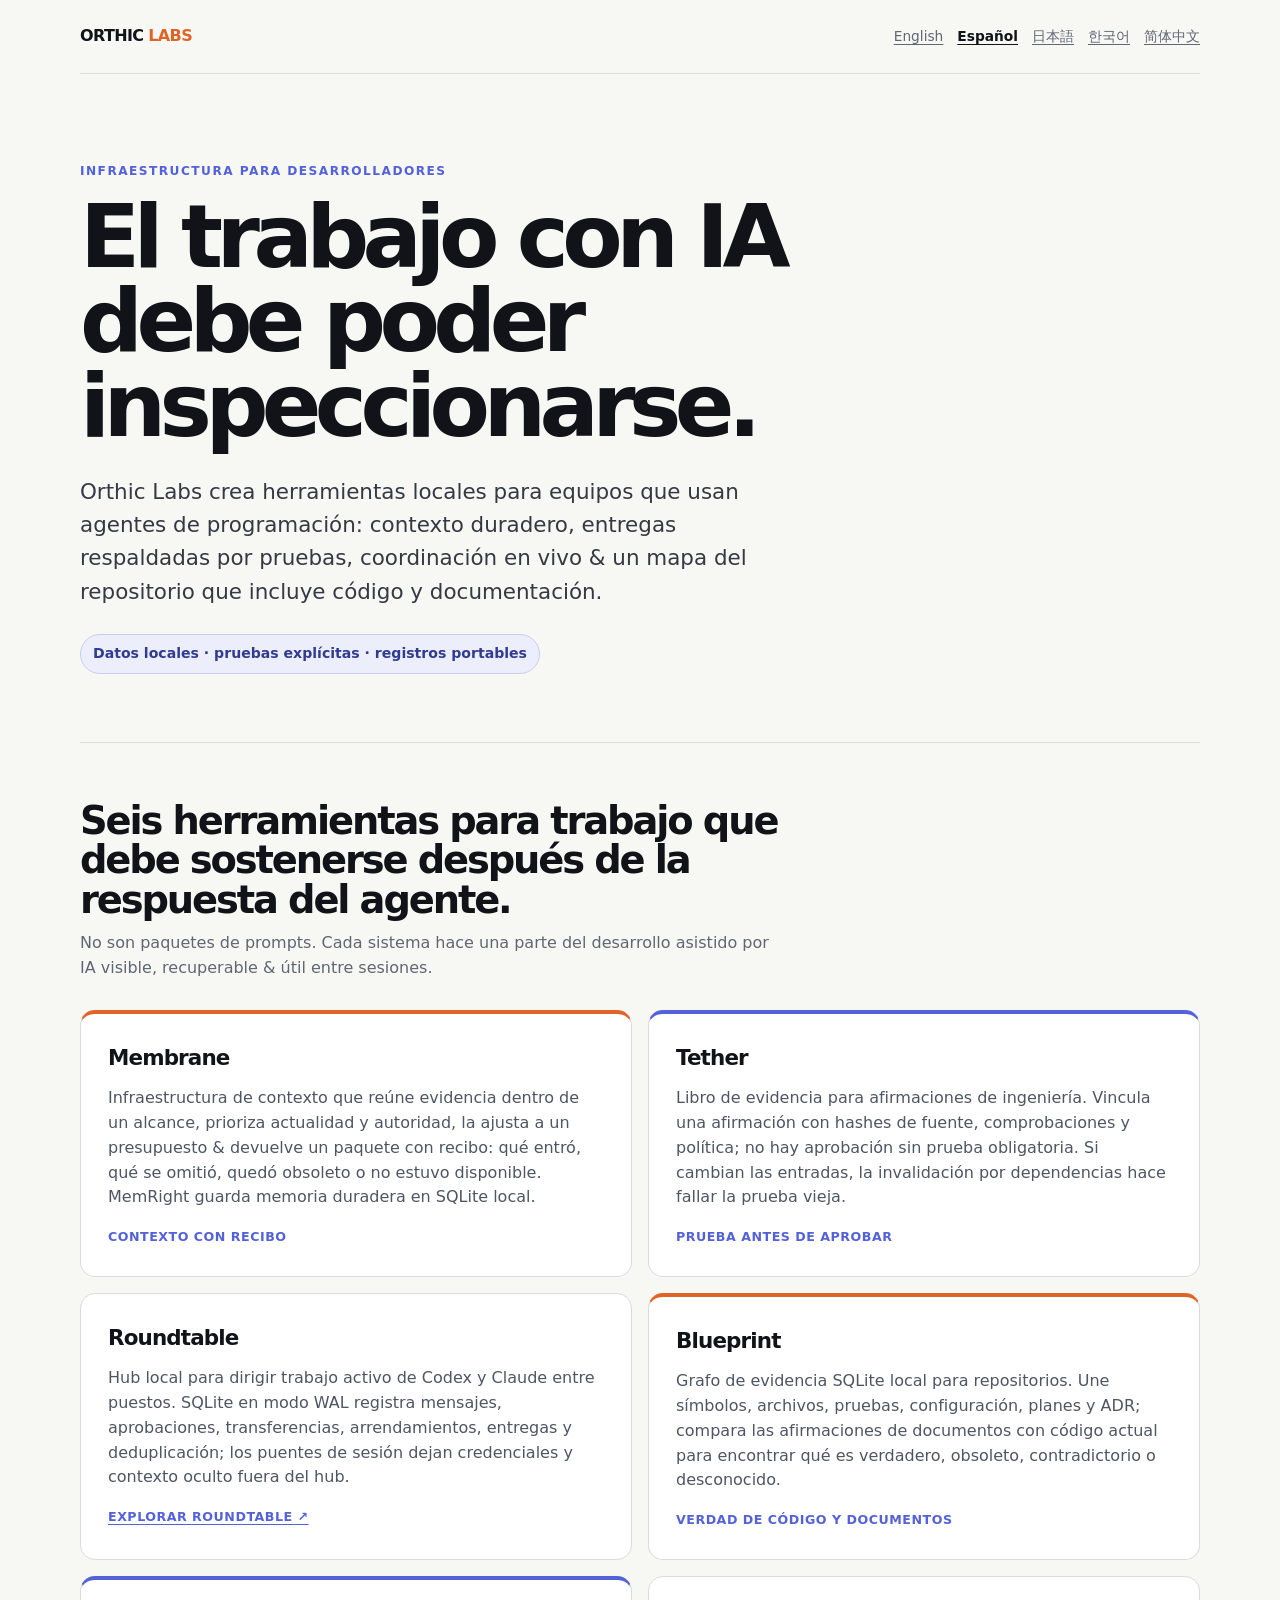
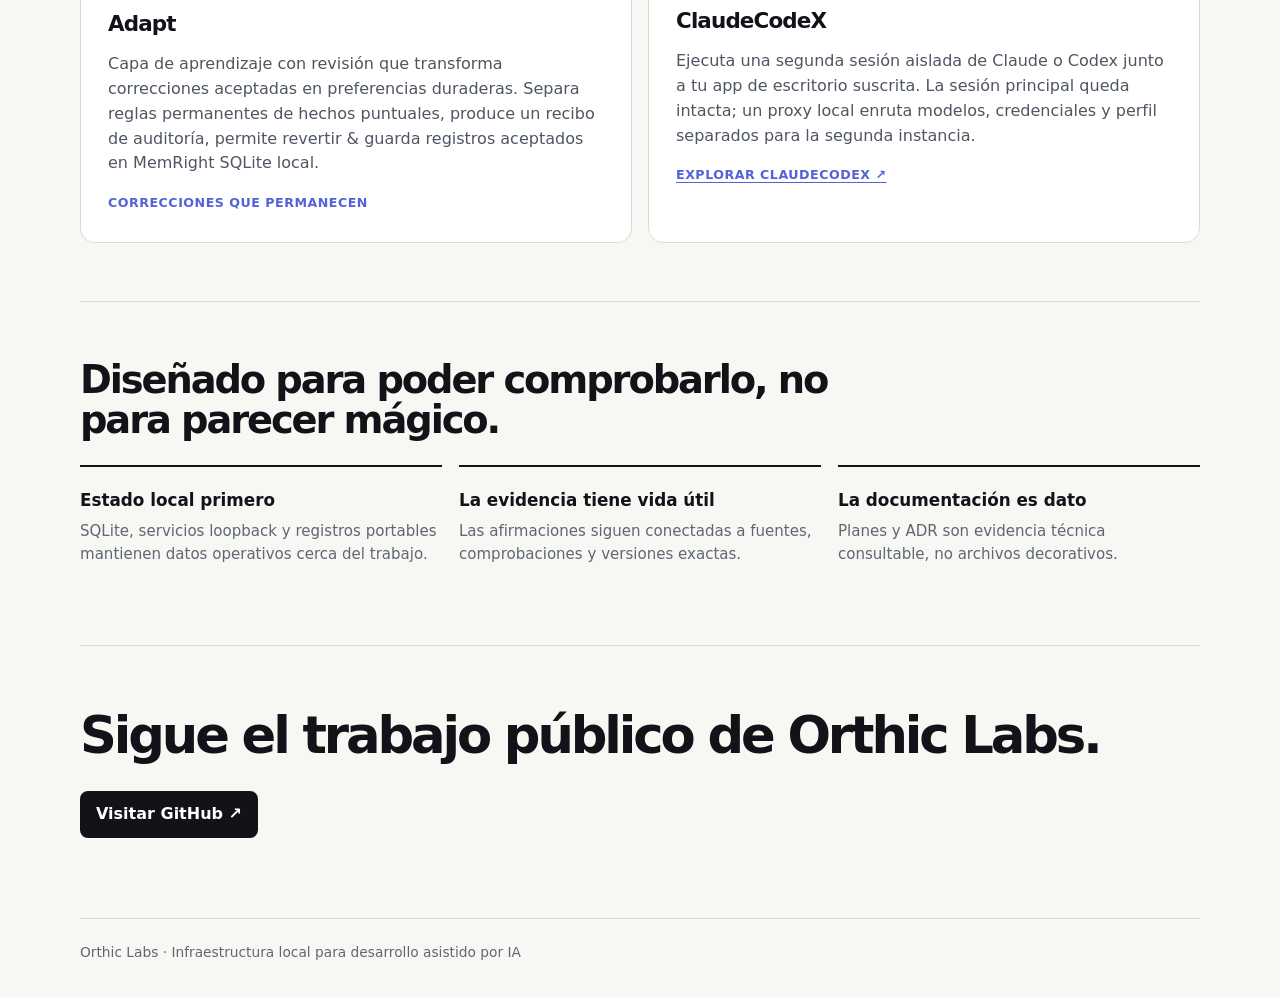
==== es/index.html @ ef8b1b25 "feat: launch multilingual Orthic Labs discovery site" ====
<!doctype html>
<html lang="es">
<head>
  <meta charset="utf-8"><meta name="viewport" content="width=device-width, initial-scale=1">
  <title>Orthic Labs — Infraestructura local para desarrollo asistido por IA</title>
  <meta name="description" content="Herramientas locales de Orthic Labs para contexto duradero, pruebas antes de aprobar, coordinación multiagente & verdad de código y documentación.">
  <meta name="robots" content="index,follow"><link rel="canonical" href="https://orthic-labs.github.io/es/">
  <link rel="alternate" hreflang="en" href="https://orthic-labs.github.io/"><link rel="alternate" hreflang="es" href="https://orthic-labs.github.io/es/"><link rel="alternate" hreflang="ja" href="https://orthic-labs.github.io/ja/"><link rel="alternate" hreflang="ko" href="https://orthic-labs.github.io/ko/"><link rel="alternate" hreflang="zh-Hans" href="https://orthic-labs.github.io/zh-hans/"><link rel="alternate" hreflang="x-default" href="https://orthic-labs.github.io/">
  <meta property="og:title" content="Orthic Labs — infraestructura local para desarrolladores con IA"><meta property="og:description" content="Contexto, evidencia, coordinación & verdad de repositorio."><meta property="og:type" content="website"><meta property="og:url" content="https://orthic-labs.github.io/es/"><link rel="stylesheet" href="/assets/site.css">
</head>
<body><main class="shell">
  <header class="top"><a class="brand" href="/es/">ORTHIC <i>LABS</i></a><nav class="locale" aria-label="Idioma"><a href="/">English</a><a aria-current="page" href="/es/">Español</a><a href="/ja/">日本語</a><a href="/ko/">한국어</a><a href="/zh-hans/">简体中文</a></nav></header>
  <section class="hero"><p class="eyebrow">Infraestructura para desarrolladores</p><h1>El trabajo con IA debe poder inspeccionarse.</h1><p class="lede">Orthic Labs crea herramientas locales para equipos que usan agentes de programación: contexto duradero, entregas respaldadas por pruebas, coordinación en vivo & un mapa del repositorio que incluye código y documentación.</p><span class="proof">Datos locales · pruebas explícitas · registros portables</span></section>
  <section class="section"><h2>Seis herramientas para trabajo que debe sostenerse después de la respuesta del agente.</h2><p>No son paquetes de prompts. Cada sistema hace una parte del desarrollo asistido por IA visible, recuperable & útil entre sesiones.</p><div class="grid">
    <article class="card"><h3>Membrane</h3><p>Infraestructura de contexto que reúne evidencia dentro de un alcance, prioriza actualidad y autoridad, la ajusta a un presupuesto & devuelve un paquete con recibo: qué entró, qué se omitió, quedó obsoleto o no estuvo disponible. MemRight guarda memoria duradera en SQLite local.</p><span class="tag">Contexto con recibo</span></article>
    <article class="card"><h3>Tether</h3><p>Libro de evidencia para afirmaciones de ingeniería. Vincula una afirmación con hashes de fuente, comprobaciones y política; no hay aprobación sin prueba obligatoria. Si cambian las entradas, la invalidación por dependencias hace fallar la prueba vieja.</p><span class="tag">Prueba antes de aprobar</span></article>
    <article class="card"><h3>Roundtable</h3><p>Hub local para dirigir trabajo activo de Codex y Claude entre puestos. SQLite en modo WAL registra mensajes, aprobaciones, transferencias, arrendamientos, entregas y deduplicación; los puentes de sesión dejan credenciales y contexto oculto fuera del hub.</p><a class="tag" href="https://github.com/Orthic-Labs/Roundtable">Explorar Roundtable ↗</a></article>
    <article class="card"><h3>Blueprint</h3><p>Grafo de evidencia SQLite local para repositorios. Une símbolos, archivos, pruebas, configuración, planes y ADR; compara las afirmaciones de documentos con código actual para encontrar qué es verdadero, obsoleto, contradictorio o desconocido.</p><span class="tag">Verdad de código y documentos</span></article>
    <article class="card"><h3>Adapt</h3><p>Capa de aprendizaje con revisión que transforma correcciones aceptadas en preferencias duraderas. Separa reglas permanentes de hechos puntuales, produce un recibo de auditoría, permite revertir & guarda registros aceptados en MemRight SQLite local.</p><span class="tag">Correcciones que permanecen</span></article>
    <article class="card"><h3>ClaudeCodeX</h3><p>Ejecuta una segunda sesión aislada de Claude o Codex junto a tu app de escritorio suscrita. La sesión principal queda intacta; un proxy local enruta modelos, credenciales y perfil separados para la segunda instancia.</p><a class="tag" href="https://github.com/Orthic-Labs/claudecodeX">Explorar ClaudeCodeX ↗</a></article>
  </div></section>
  <section class="section"><h2>Diseñado para poder comprobarlo, no para parecer mágico.</h2><div class="principles"><div class="principle"><strong>Estado local primero</strong><span>SQLite, servicios loopback y registros portables mantienen datos operativos cerca del trabajo.</span></div><div class="principle"><strong>La evidencia tiene vida útil</strong><span>Las afirmaciones siguen conectadas a fuentes, comprobaciones y versiones exactas.</span></div><div class="principle"><strong>La documentación es dato</strong><span>Planes y ADR son evidencia técnica consultable, no archivos decorativos.</span></div></div></section>
  <section class="cta"><h2>Sigue el trabajo público de Orthic Labs.</h2><a href="https://github.com/Orthic-Labs">Visitar GitHub ↗</a></section>
</main><footer class="shell">Orthic Labs · Infraestructura local para desarrollo asistido por IA</footer></body></html>
---- assets/site.css ----
:root {
  --ink: #111318;
  --muted: #5f6773;
  --paper: #f7f7f4;
  --line: #d9dcd8;
  --ember: #df6428;
  --violet: #5362d8;
  --wash: #eceefb;
}
* { box-sizing: border-box; }
html { scroll-behavior: smooth; }
body { margin: 0; color: var(--ink); background: var(--paper); font-family: Inter, ui-sans-serif, system-ui, -apple-system, BlinkMacSystemFont, "Segoe UI", sans-serif; line-height: 1.55; }
a { color: inherit; text-decoration-thickness: 1px; text-underline-offset: 3px; }
a:hover { color: var(--violet); }
.shell { width: min(1120px, calc(100% - 40px)); margin: 0 auto; }
.top { display: flex; align-items: center; justify-content: space-between; gap: 20px; padding: 24px 0; border-bottom: 1px solid var(--line); }
.brand { font-weight: 800; letter-spacing: -.04em; text-decoration: none; }
.brand i { color: var(--ember); font-style: normal; }
.locale { display: flex; flex-wrap: wrap; justify-content: flex-end; gap: 8px 14px; font-size: .86rem; color: var(--muted); }
.locale a[aria-current="page"] { color: var(--ink); font-weight: 700; }
.hero { padding: 88px 0 68px; max-width: 890px; }
.eyebrow { margin: 0 0 14px; color: var(--violet); font-size: .76rem; font-weight: 800; letter-spacing: .12em; text-transform: uppercase; }
h1 { max-width: 790px; margin: 0; font-size: clamp(2.75rem, 7vw, 5.5rem); line-height: .96; letter-spacing: -.075em; }
.lede { max-width: 700px; margin: 27px 0 0; color: #343943; font-size: clamp(1.08rem, 2vw, 1.34rem); }
.proof { display: inline-flex; margin-top: 26px; padding: 8px 12px; border: 1px solid #c8cdef; border-radius: 999px; background: var(--wash); color: #303b91; font-size: .88rem; font-weight: 700; }
.section { padding: 58px 0; border-top: 1px solid var(--line); }
.section h2 { max-width: 760px; margin: 0 0 12px; font-size: clamp(1.8rem, 3vw, 2.7rem); letter-spacing: -.055em; line-height: 1.03; }
.section > p { max-width: 700px; margin: 0; color: var(--muted); }
.grid { display: grid; grid-template-columns: repeat(2, minmax(0, 1fr)); gap: 16px; margin-top: 29px; }
.card { min-height: 245px; padding: 27px; border: 1px solid var(--line); border-radius: 15px; background: #fff; }
.card:nth-child(3n+1) { border-top: 4px solid var(--ember); }
.card:nth-child(3n+2) { border-top: 4px solid var(--violet); }
.card h3 { margin: 0; font-size: 1.34rem; letter-spacing: -.04em; }
.card p { margin: 12px 0 0; color: #4e5662; }
.tag { display: inline-block; margin-top: 17px; color: var(--violet); font-size: .79rem; font-weight: 800; letter-spacing: .04em; text-transform: uppercase; }
.principles { display: grid; grid-template-columns: repeat(3, 1fr); gap: 17px; margin-top: 26px; }
.principle { padding: 20px 0; border-top: 2px solid var(--ink); }
.principle strong { display: block; font-size: 1.05rem; }
.principle span { display: block; margin-top: 7px; color: var(--muted); font-size: .94rem; }
.cta { padding: 50px 0 80px; border-top: 1px solid var(--line); }
.cta h2 { margin: 0 0 16px; font-size: clamp(1.8rem, 4vw, 3.2rem); letter-spacing: -.06em; }
.cta a { display: inline-block; padding: 11px 16px; border-radius: 8px; background: var(--ink); color: white; font-weight: 700; text-decoration: none; }
.cta a:hover { background: var(--violet); color: white; }
footer { padding: 23px 0 34px; border-top: 1px solid var(--line); color: var(--muted); font-size: .86rem; }
@media (max-width: 700px) { .top { align-items: flex-start; flex-direction: column; } .locale { justify-content: flex-start; } .hero { padding: 58px 0 50px; } .grid, .principles { grid-template-columns: 1fr; } .card { min-height: 0; } }
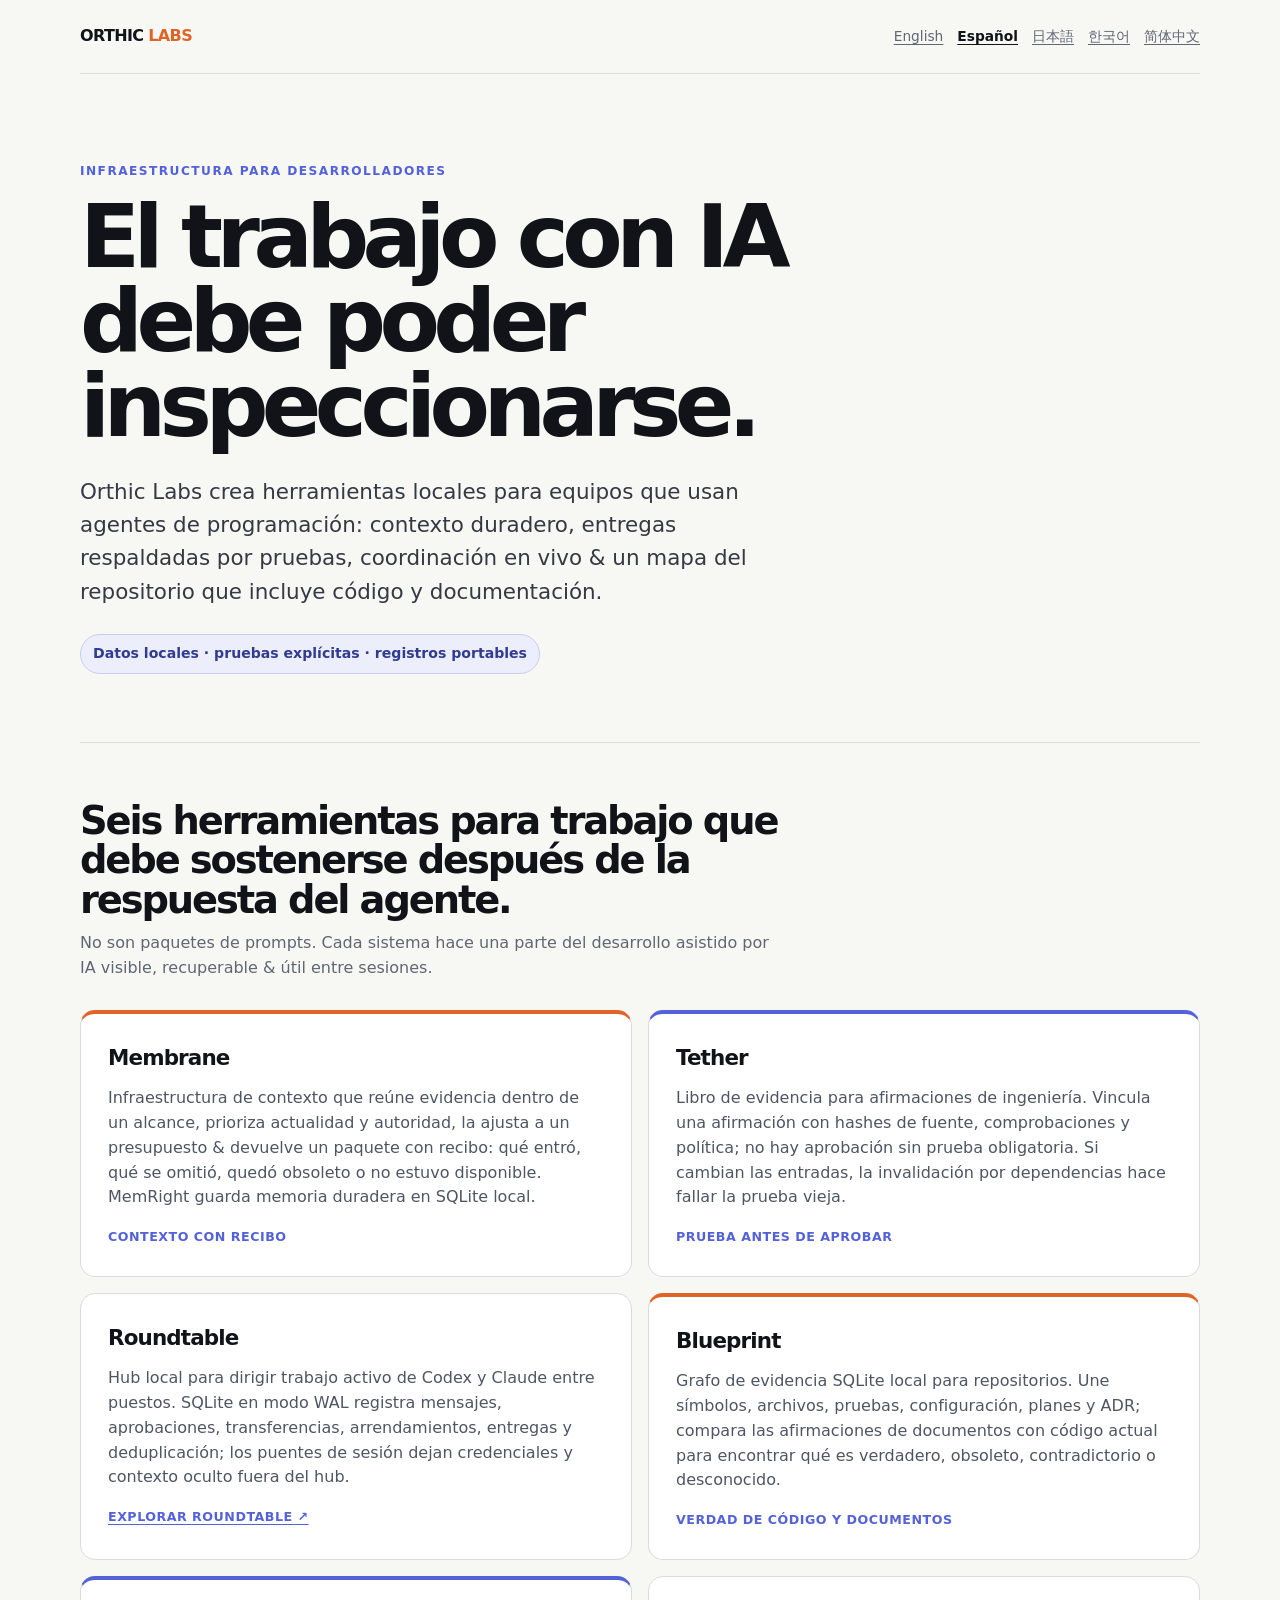
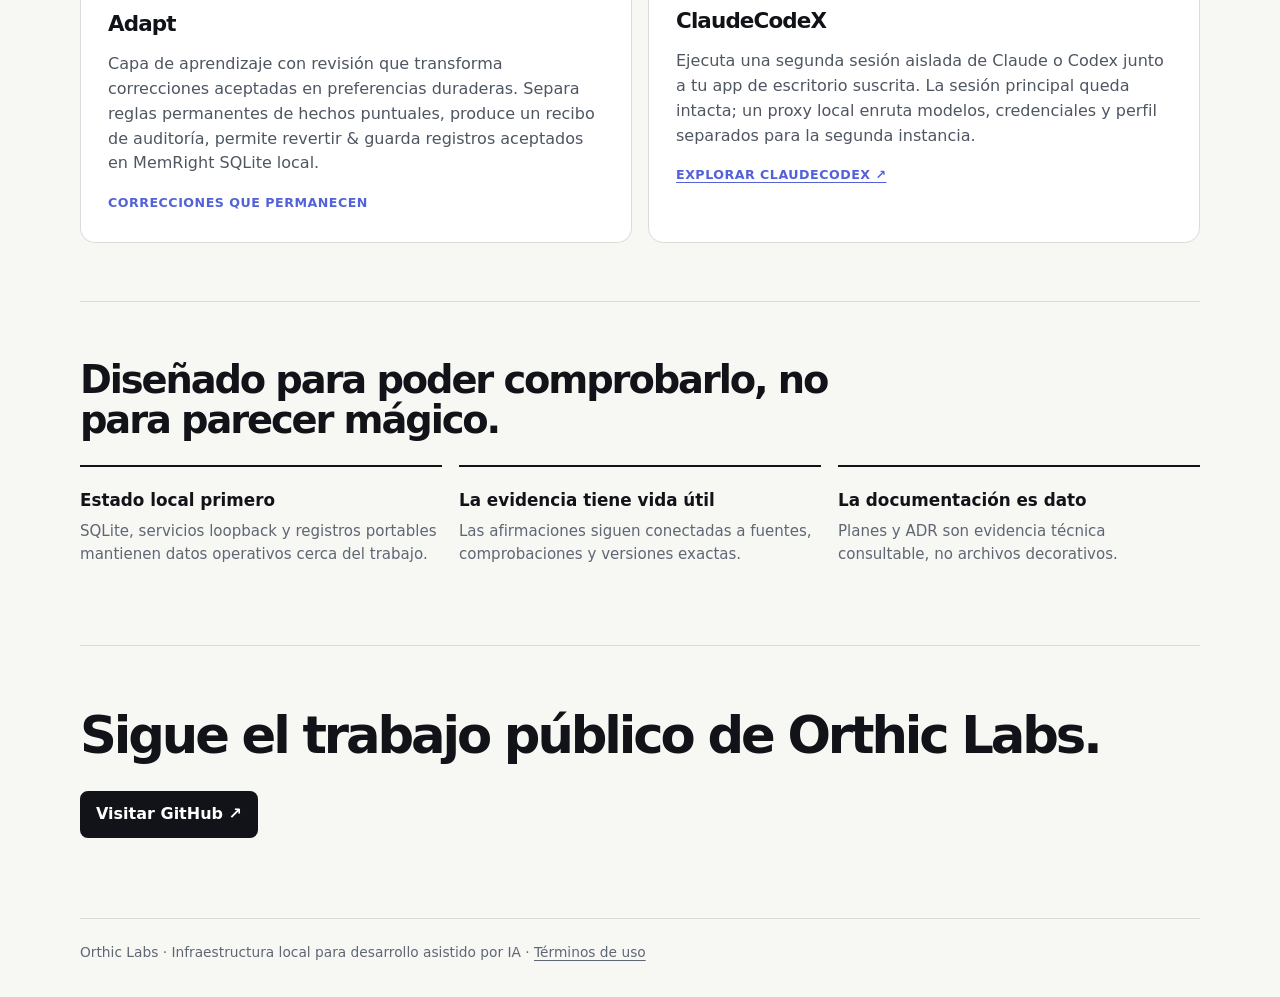
==== commit 2376dbcb: "legal: publish source-use terms" ====
--- a/es/index.html
+++ b/es/index.html
@@ -21,4 +21,4 @@
   </div></section>
   <section class="section"><h2>Diseñado para poder comprobarlo, no para parecer mágico.</h2><div class="principles"><div class="principle"><strong>Estado local primero</strong><span>SQLite, servicios loopback y registros portables mantienen datos operativos cerca del trabajo.</span></div><div class="principle"><strong>La evidencia tiene vida útil</strong><span>Las afirmaciones siguen conectadas a fuentes, comprobaciones y versiones exactas.</span></div><div class="principle"><strong>La documentación es dato</strong><span>Planes y ADR son evidencia técnica consultable, no archivos decorativos.</span></div></div></section>
   <section class="cta"><h2>Sigue el trabajo público de Orthic Labs.</h2><a href="https://github.com/Orthic-Labs">Visitar GitHub ↗</a></section>
-</main><footer class="shell">Orthic Labs · Infraestructura local para desarrollo asistido por IA</footer></body></html>
+</main><footer class="shell">Orthic Labs · Infraestructura local para desarrollo asistido por IA · <a href="https://github.com/Orthic-Labs/orthic-labs.github.io/blob/main/LICENSE">Términos de uso</a></footer></body></html>
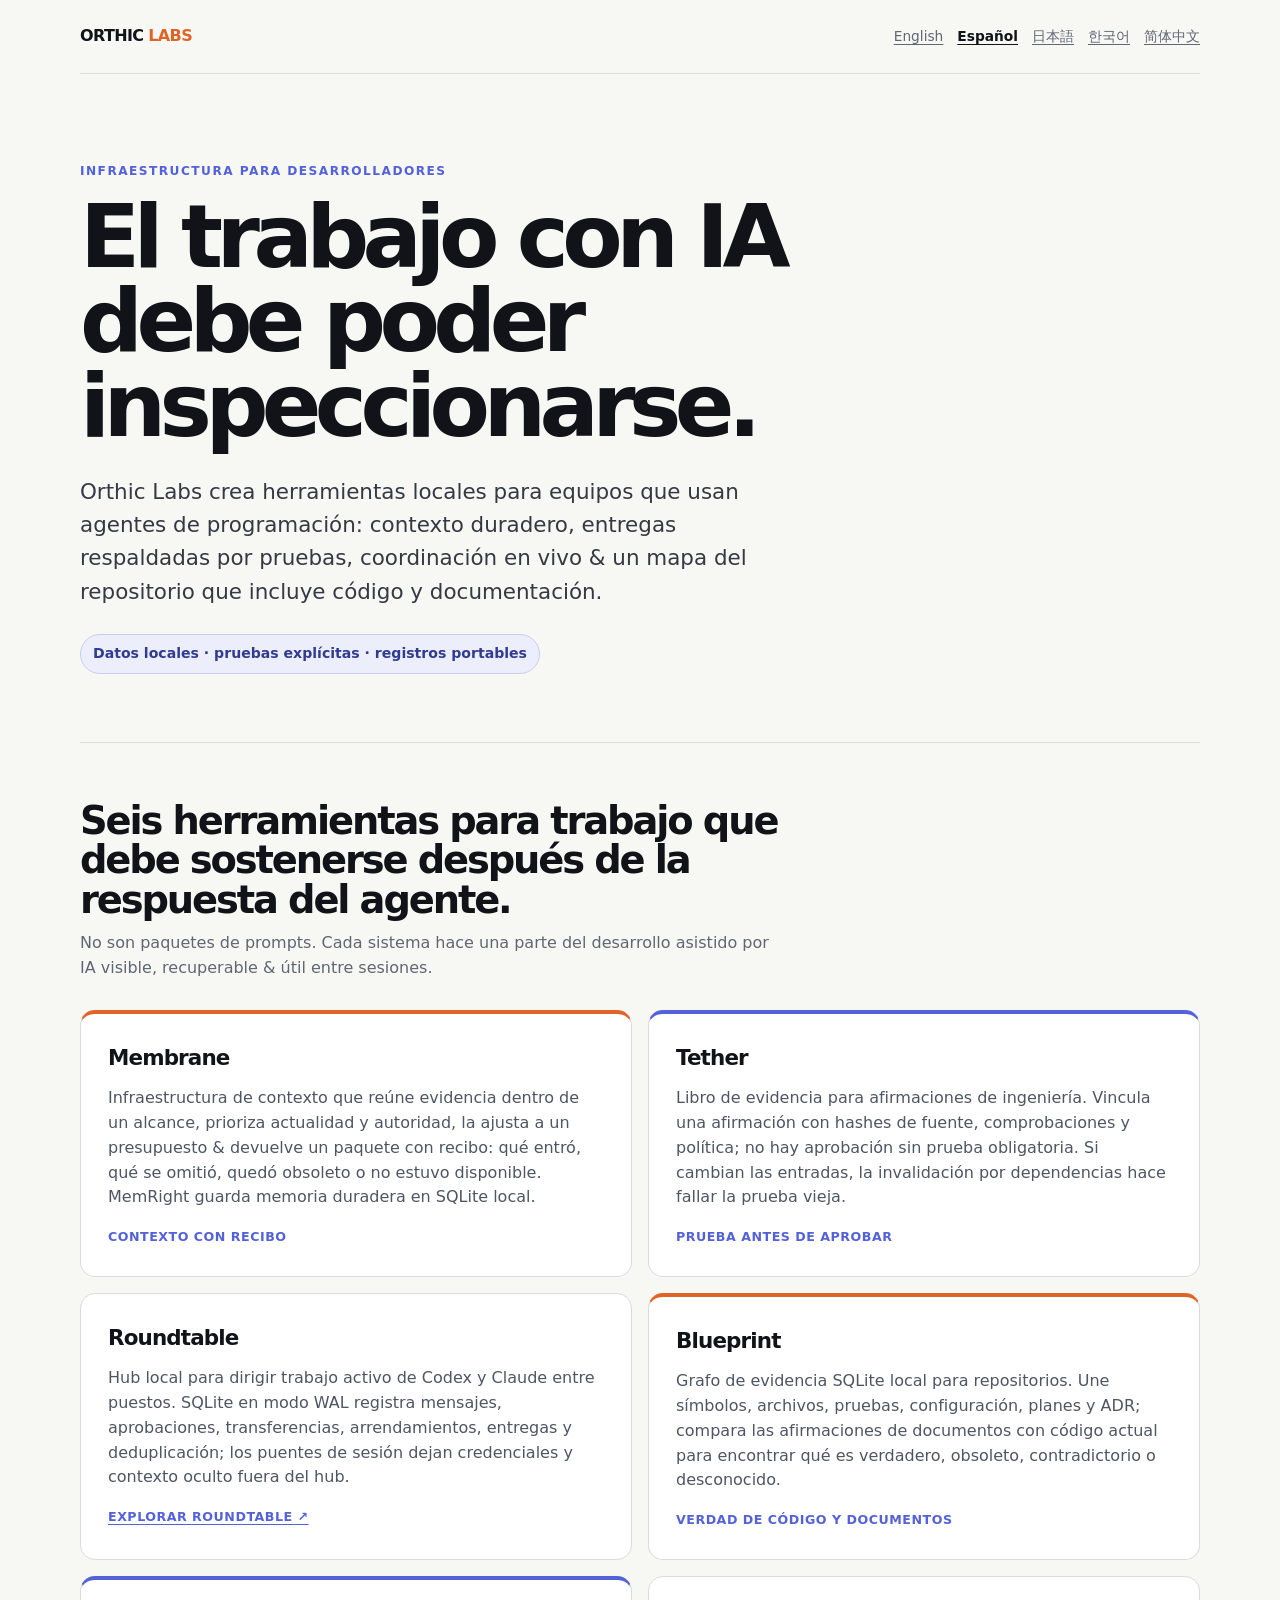
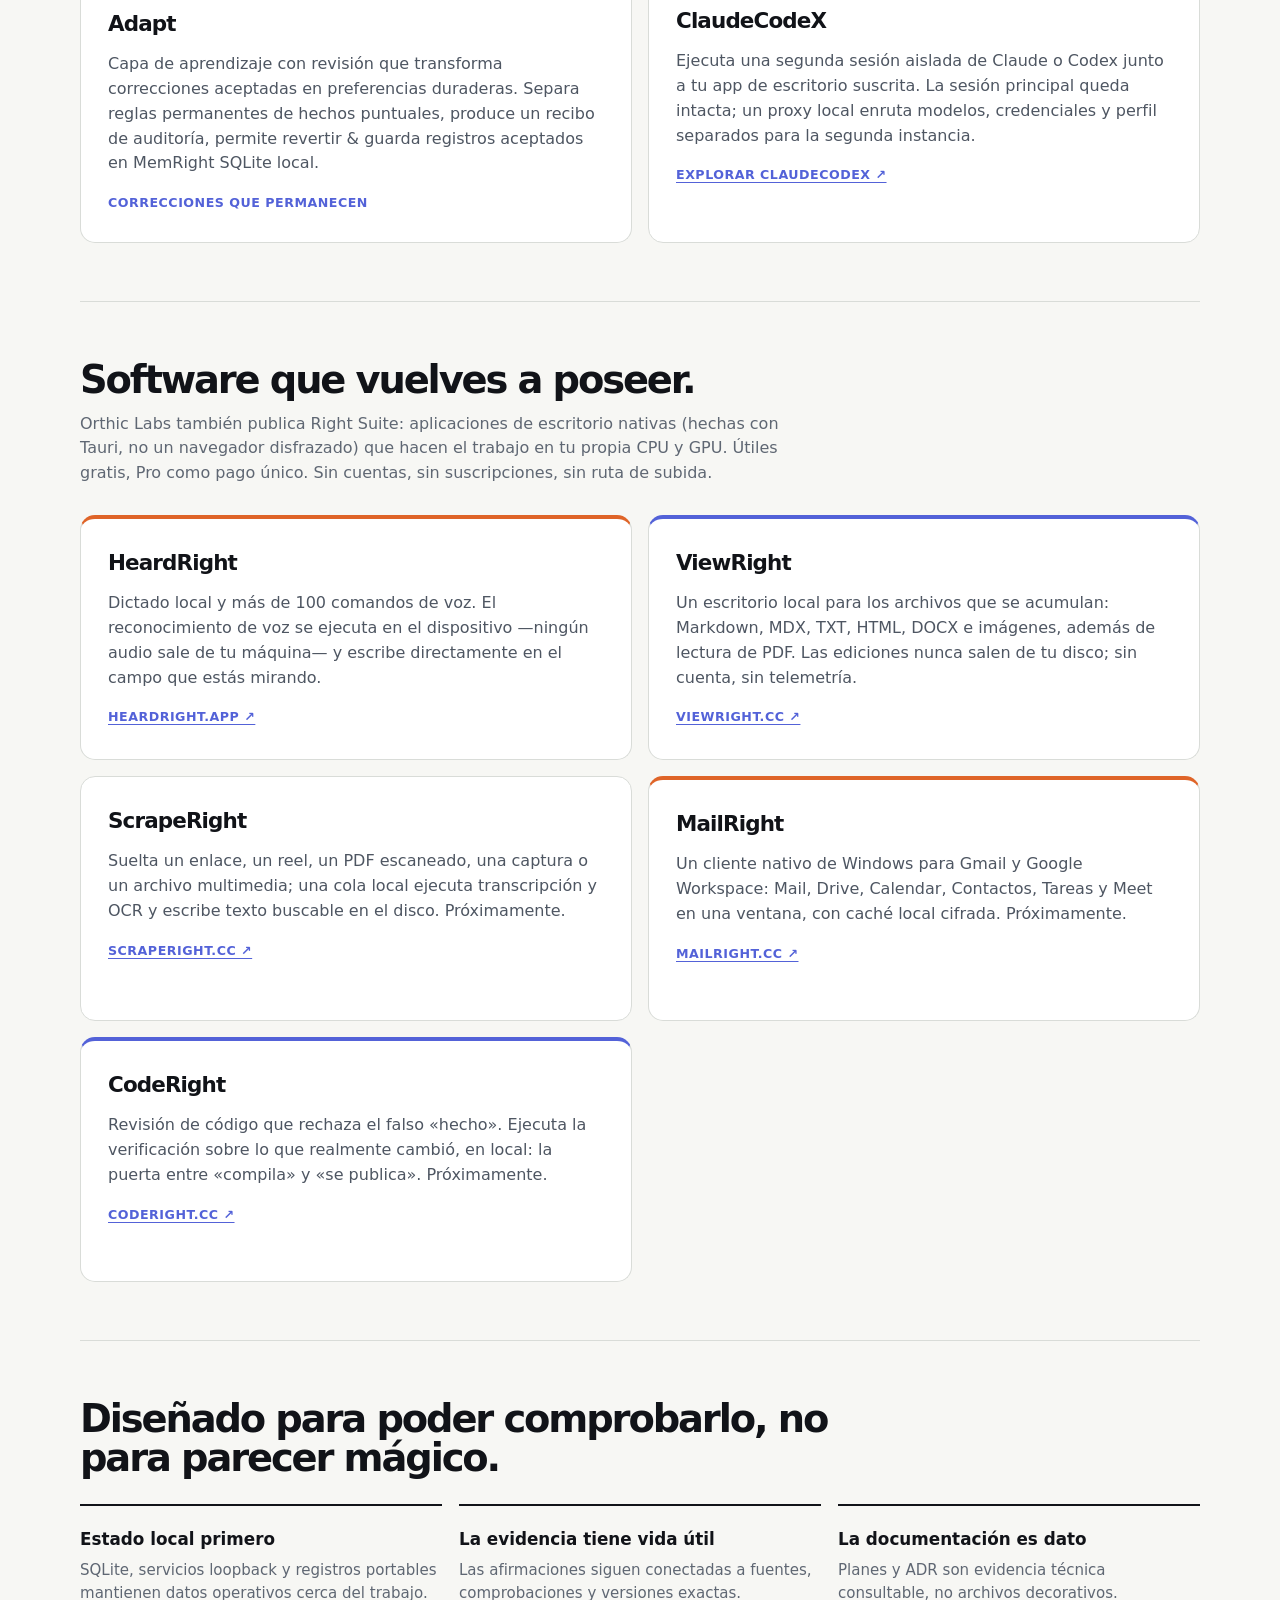
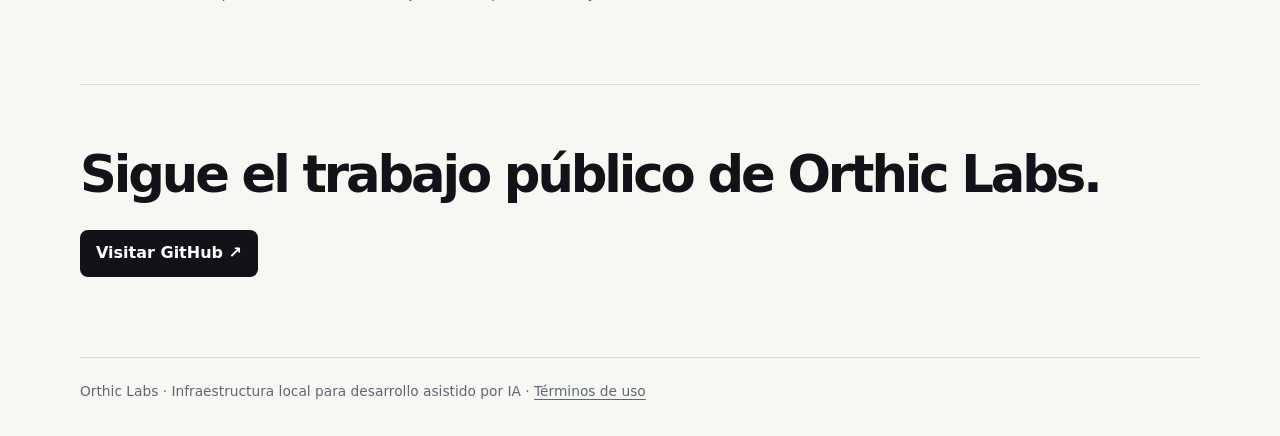
==== commit dc54d233: "feat: fold Right Suite desktop apps into all locales Add a 'Software you own again' section (HeardRi" ====
--- a/es/index.html
+++ b/es/index.html
@@ -19,6 +19,13 @@
     <article class="card"><h3>Adapt</h3><p>Capa de aprendizaje con revisión que transforma correcciones aceptadas en preferencias duraderas. Separa reglas permanentes de hechos puntuales, produce un recibo de auditoría, permite revertir & guarda registros aceptados en MemRight SQLite local.</p><span class="tag">Correcciones que permanecen</span></article>
     <article class="card"><h3>ClaudeCodeX</h3><p>Ejecuta una segunda sesión aislada de Claude o Codex junto a tu app de escritorio suscrita. La sesión principal queda intacta; un proxy local enruta modelos, credenciales y perfil separados para la segunda instancia.</p><a class="tag" href="https://github.com/Orthic-Labs/claudecodeX">Explorar ClaudeCodeX ↗</a></article>
   </div></section>
-  <section class="section"><h2>Diseñado para poder comprobarlo, no para parecer mágico.</h2><div class="principles"><div class="principle"><strong>Estado local primero</strong><span>SQLite, servicios loopback y registros portables mantienen datos operativos cerca del trabajo.</span></div><div class="principle"><strong>La evidencia tiene vida útil</strong><span>Las afirmaciones siguen conectadas a fuentes, comprobaciones y versiones exactas.</span></div><div class="principle"><strong>La documentación es dato</strong><span>Planes y ADR son evidencia técnica consultable, no archivos decorativos.</span></div></div></section>
+<section class="section" id="right-suite"><h2>Software que vuelves a poseer.</h2><p>Orthic Labs también publica Right Suite: aplicaciones de escritorio nativas (hechas con Tauri, no un navegador disfrazado) que hacen el trabajo en tu propia CPU y GPU. Útiles gratis, Pro como pago único. Sin cuentas, sin suscripciones, sin ruta de subida.</p><div class="grid">
+        <article class="card"><h3>HeardRight</h3><p>Dictado local y más de 100 comandos de voz. El reconocimiento de voz se ejecuta en el dispositivo —ningún audio sale de tu máquina— y escribe directamente en el campo que estás mirando.</p><a class="tag" href="https://heardright.app">heardright.app ↗</a></article>
+        <article class="card"><h3>ViewRight</h3><p>Un escritorio local para los archivos que se acumulan: Markdown, MDX, TXT, HTML, DOCX e imágenes, además de lectura de PDF. Las ediciones nunca salen de tu disco; sin cuenta, sin telemetría.</p><a class="tag" href="https://viewright.cc">viewright.cc ↗</a></article>
+        <article class="card"><h3>ScrapeRight</h3><p>Suelta un enlace, un reel, un PDF escaneado, una captura o un archivo multimedia; una cola local ejecuta transcripción y OCR y escribe texto buscable en el disco. Próximamente.</p><a class="tag" href="https://scraperight.cc">scraperight.cc ↗</a></article>
+        <article class="card"><h3>MailRight</h3><p>Un cliente nativo de Windows para Gmail y Google Workspace: Mail, Drive, Calendar, Contactos, Tareas y Meet en una ventana, con caché local cifrada. Próximamente.</p><a class="tag" href="https://mailright.cc">mailright.cc ↗</a></article>
+        <article class="card"><h3>CodeRight</h3><p>Revisión de código que rechaza el falso «hecho». Ejecuta la verificación sobre lo que realmente cambió, en local: la puerta entre «compila» y «se publica». Próximamente.</p><a class="tag" href="https://coderight.cc">coderight.cc ↗</a></article>
+      </div></section>
+    <section class="section"><h2>Diseñado para poder comprobarlo, no para parecer mágico.</h2><div class="principles"><div class="principle"><strong>Estado local primero</strong><span>SQLite, servicios loopback y registros portables mantienen datos operativos cerca del trabajo.</span></div><div class="principle"><strong>La evidencia tiene vida útil</strong><span>Las afirmaciones siguen conectadas a fuentes, comprobaciones y versiones exactas.</span></div><div class="principle"><strong>La documentación es dato</strong><span>Planes y ADR son evidencia técnica consultable, no archivos decorativos.</span></div></div></section>
   <section class="cta"><h2>Sigue el trabajo público de Orthic Labs.</h2><a href="https://github.com/Orthic-Labs">Visitar GitHub ↗</a></section>
 </main><footer class="shell">Orthic Labs · Infraestructura local para desarrollo asistido por IA · <a href="https://github.com/Orthic-Labs/orthic-labs.github.io/blob/main/LICENSE">Términos de uso</a></footer></body></html>
